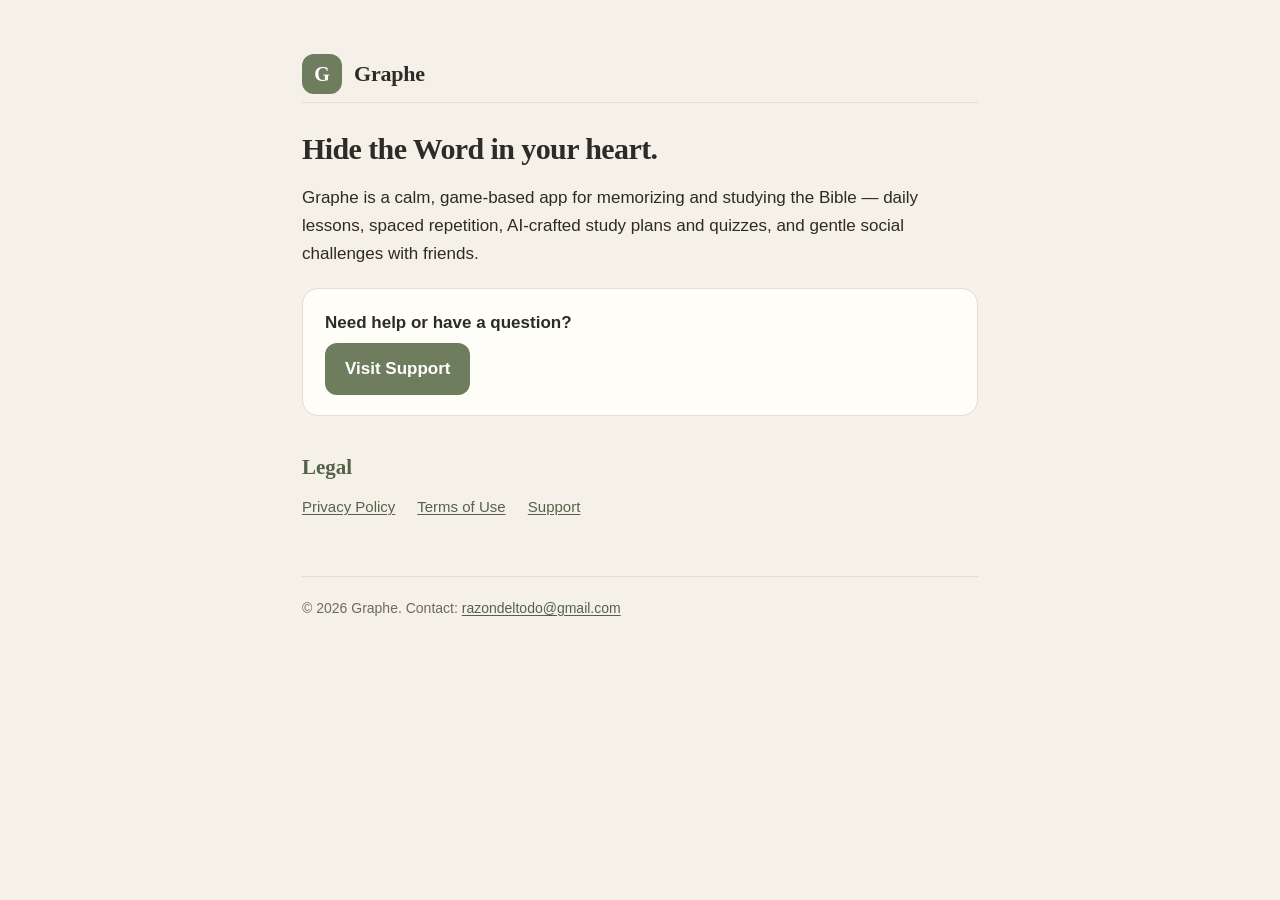
==== index.html @ 738baa4d "Add files via upload" ====
<!DOCTYPE html>
<html lang="en">
<head>
<meta charset="utf-8" />
<meta name="viewport" content="width=device-width, initial-scale=1" />
<title>Graphe — Memorize &amp; study the Bible</title>
<meta name="description" content="Graphe is a calm, game-based app for memorizing and studying the Bible." />
<link rel="stylesheet" href="styles.css" />
</head>
<body>
<div class="wrap">
  <header class="site">
    <div class="mark">G</div>
    <div class="name">Graphe</div>
  </header>

  <h1>Hide the Word in your heart.</h1>
  <p>Graphe is a calm, game-based app for memorizing and studying the Bible —
  daily lessons, spaced repetition, AI-crafted study plans and quizzes, and
  gentle social challenges with friends.</p>

  <div class="card">
    <p style="margin:0"><strong>Need help or have a question?</strong></p>
    <a class="button" href="support.html">Visit Support</a>
  </div>

  <h2>Legal</h2>
  <nav class="pages" style="margin-top:8px">
    <a href="privacy.html">Privacy Policy</a>
    <a href="terms.html">Terms of Use</a>
    <a href="support.html">Support</a>
  </nav>

  <footer class="site">
    © 2026 Graphe. Contact:
    <a href="mailto:razondeltodo@gmail.com">razondeltodo@gmail.com</a>
  </footer>
</div>
</body>
</html>
---- styles.css ----
/* Graphe — shared styles for the public web pages (privacy / terms / support).
   Self-contained, no external fonts or scripts, so each page hosts anywhere. */
:root {
  --bg: #f5f1e8;
  --surface: #fffdf7;
  --ink: #2c2c26;
  --ink-muted: #6a6c5f;
  --accent: #6e7d5e;
  --accent-deep: #55624a;
  --border: #e4dece;
  --radius: 16px;
}
* { box-sizing: border-box; }
html { -webkit-text-size-adjust: 100%; }
body {
  margin: 0;
  background: var(--bg);
  color: var(--ink);
  font-family: -apple-system, BlinkMacSystemFont, "Segoe UI", Roboto, Helvetica, Arial, sans-serif;
  line-height: 1.65;
  font-size: 17px;
}
.wrap { max-width: 720px; margin: 0 auto; padding: 32px 22px 80px; }
header.site {
  display: flex;
  align-items: center;
  gap: 12px;
  padding: 22px 0 8px;
  border-bottom: 1px solid var(--border);
  margin-bottom: 28px;
}
header.site .mark {
  width: 40px; height: 40px; border-radius: 12px;
  background: var(--accent); color: #fff;
  display: grid; place-items: center;
  font-weight: 700; font-size: 20px;
  font-family: Georgia, "Times New Roman", serif;
}
header.site .name {
  font-family: Georgia, "Times New Roman", serif;
  font-size: 22px; font-weight: 600; letter-spacing: -0.01em;
}
h1 {
  font-family: Georgia, "Times New Roman", serif;
  font-size: 30px; line-height: 1.2; margin: 8px 0 4px; letter-spacing: -0.02em;
}
h2 {
  font-family: Georgia, "Times New Roman", serif;
  font-size: 21px; margin: 34px 0 10px; color: var(--accent-deep);
}
.updated { color: var(--ink-muted); font-size: 14px; margin: 0 0 8px; }
p, li { color: var(--ink); }
a { color: var(--accent-deep); text-decoration: underline; text-underline-offset: 2px; }
strong { font-weight: 650; }
ul { padding-left: 22px; }
li { margin: 6px 0; }
.card {
  background: var(--surface);
  border: 1px solid var(--border);
  border-radius: var(--radius);
  padding: 20px 22px;
  margin: 20px 0;
}
.button {
  display: inline-block;
  background: var(--accent);
  color: #fff;
  text-decoration: none;
  padding: 12px 20px;
  border-radius: 12px;
  font-weight: 600;
  margin-top: 6px;
}
nav.pages { margin: 26px 0 0; font-size: 15px; }
nav.pages a { margin-right: 18px; }
footer.site {
  margin-top: 56px; padding-top: 20px;
  border-top: 1px solid var(--border);
  color: var(--ink-muted); font-size: 14px;
}
@media (prefers-color-scheme: dark) {
  :root {
    --bg: #12140f; --surface: #1a1d16; --ink: #ece9dd; --ink-muted: #9a9c8c;
    --accent: #8fa07e; --accent-deep: #a7b795; --border: #2a2e22;
  }
  header.site .mark { color: #12140f; }
}
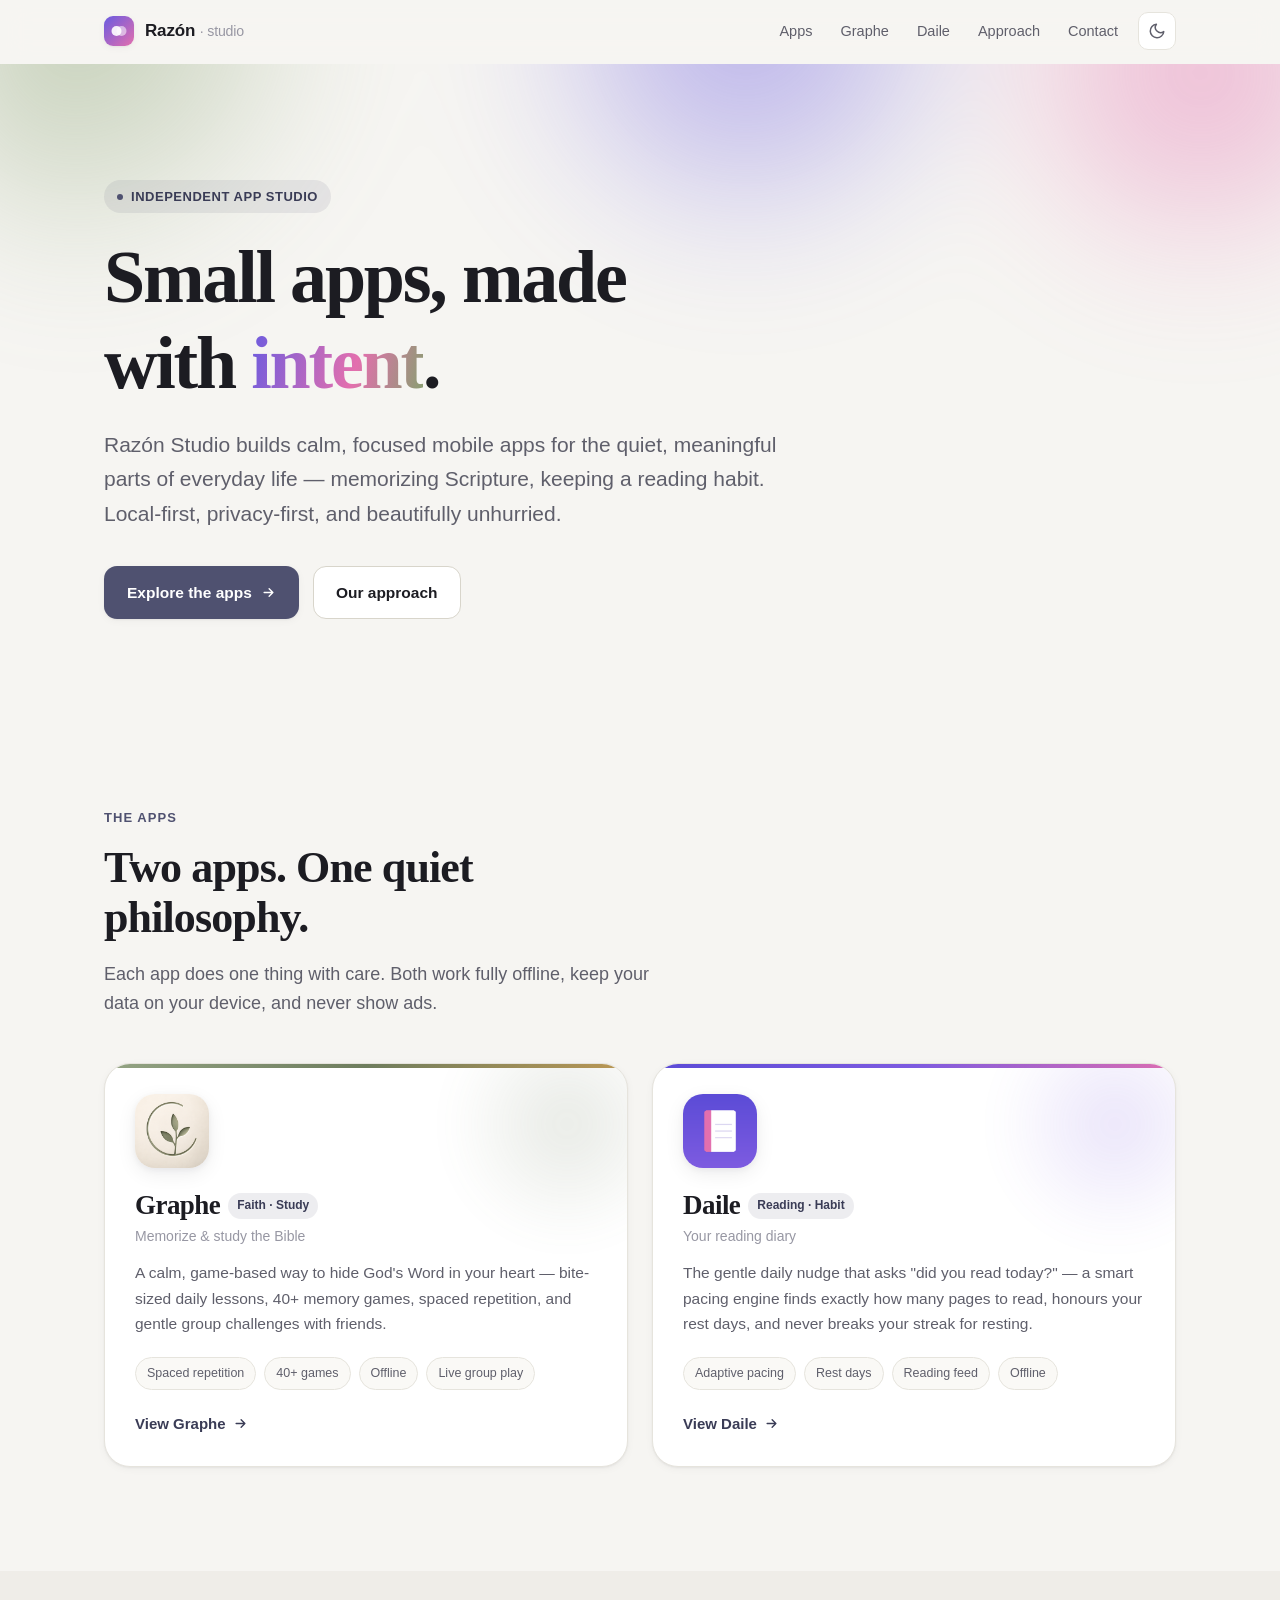
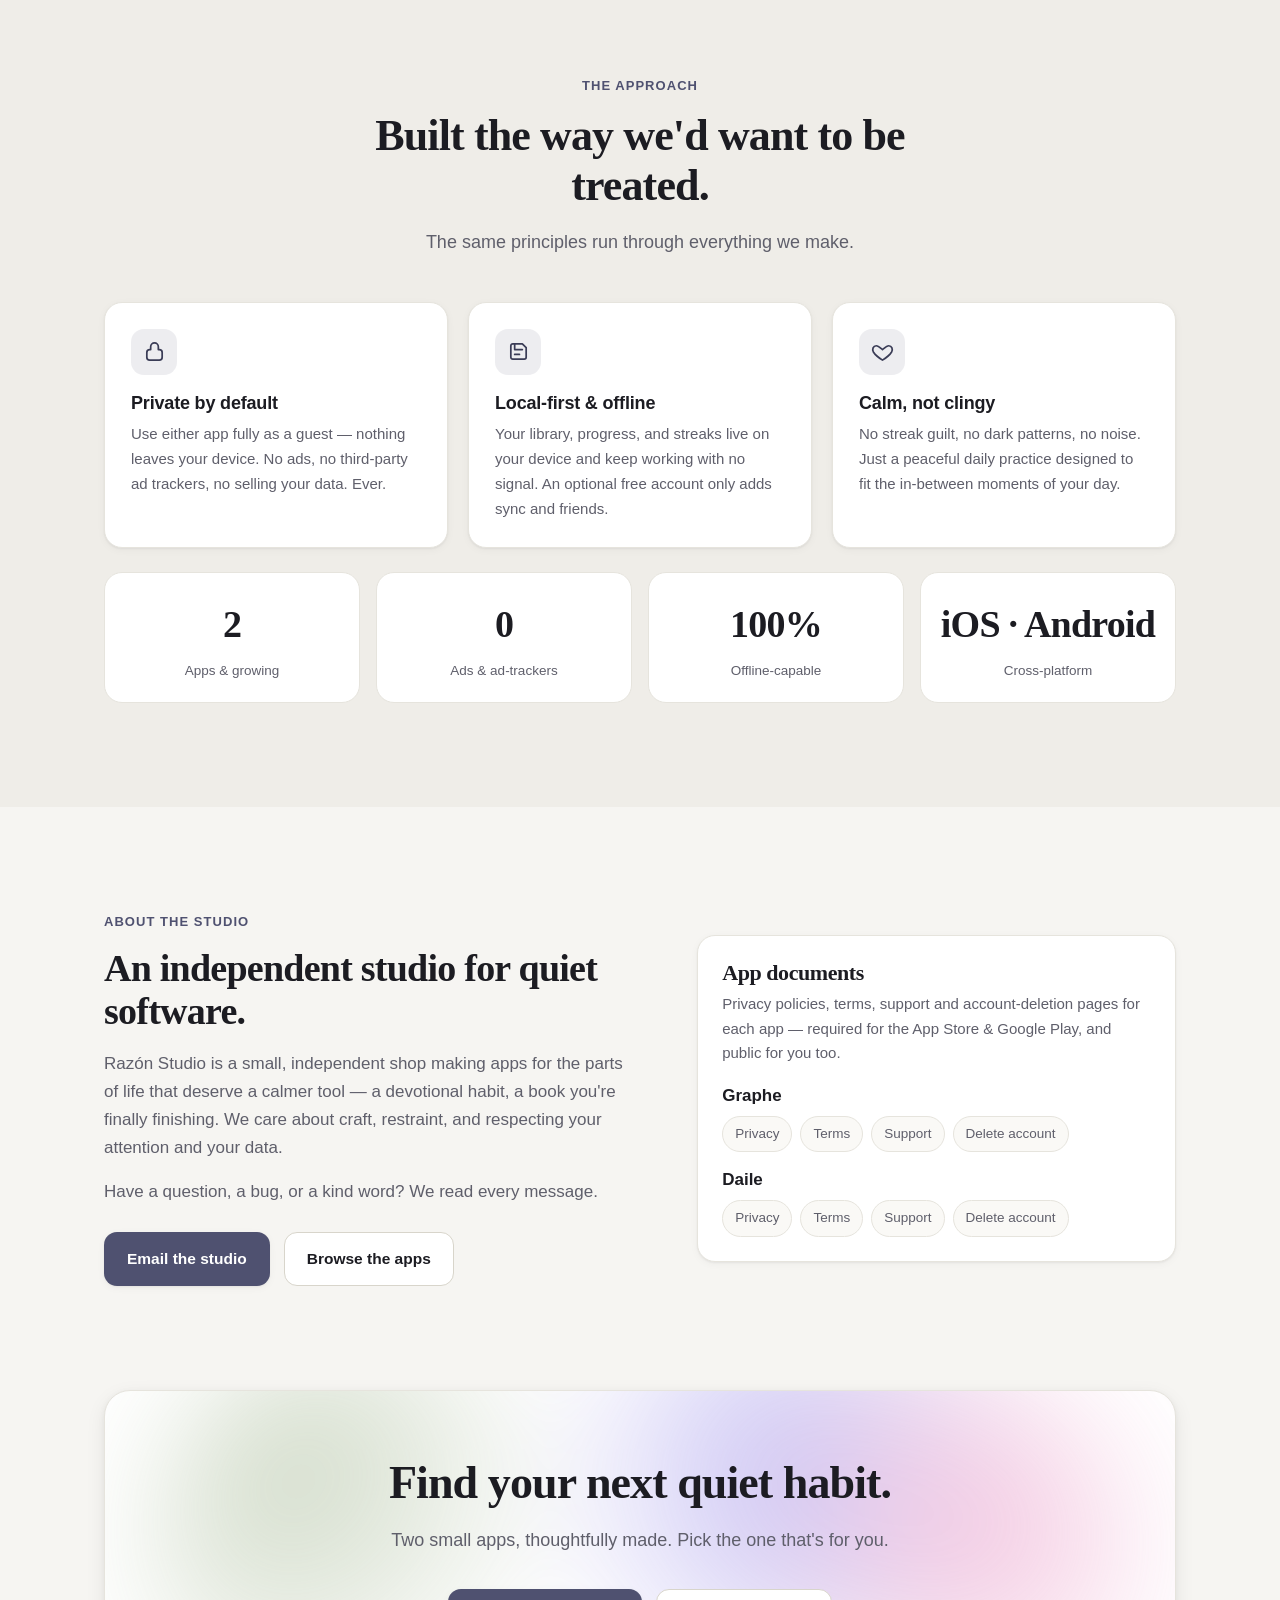
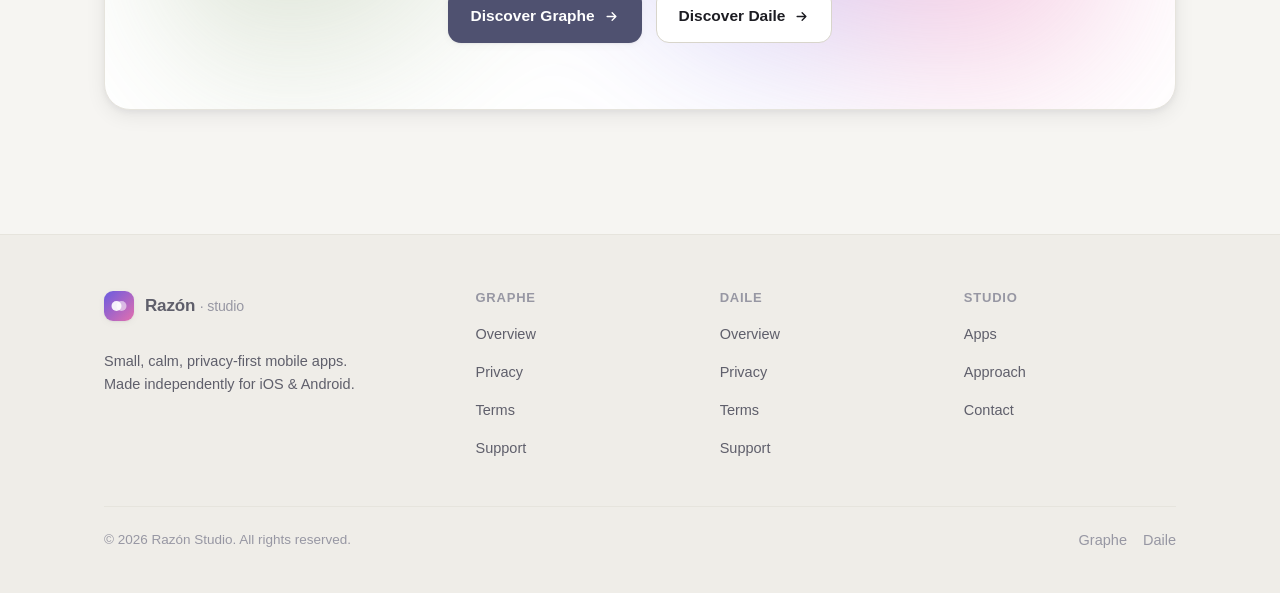
==== commit 071e1f34: "Build multi-app studio site for Graphe & Daile Redesign the graphe.app GitHub Pages site into a cohe" ====
--- a/index.html
+++ b/index.html
@@ -1,40 +1,238 @@
-<!DOCTYPE html>
-<html lang="en">
-<head>
-<meta charset="utf-8" />
-<meta name="viewport" content="width=device-width, initial-scale=1" />
-<title>Graphe — Memorize &amp; study the Bible</title>
-<meta name="description" content="Graphe is a calm, game-based app for memorizing and studying the Bible." />
-<link rel="stylesheet" href="styles.css" />
-</head>
-<body>
-<div class="wrap">
-  <header class="site">
-    <div class="mark">G</div>
-    <div class="name">Graphe</div>
-  </header>
-
-  <h1>Hide the Word in your heart.</h1>
-  <p>Graphe is a calm, game-based app for memorizing and studying the Bible —
-  daily lessons, spaced repetition, AI-crafted study plans and quizzes, and
-  gentle social challenges with friends.</p>
-
-  <div class="card">
-    <p style="margin:0"><strong>Need help or have a question?</strong></p>
-    <a class="button" href="support.html">Visit Support</a>
-  </div>
-
-  <h2>Legal</h2>
-  <nav class="pages" style="margin-top:8px">
-    <a href="privacy.html">Privacy Policy</a>
-    <a href="terms.html">Terms of Use</a>
-    <a href="support.html">Support</a>
-  </nav>
-
-  <footer class="site">
-    © 2026 Graphe. Contact:
-    <a href="mailto:razondeltodo@gmail.com">razondeltodo@gmail.com</a>
-  </footer>
-</div>
-</body>
-</html>
+<!DOCTYPE html>
+<html lang="en">
+<head>
+<meta charset="utf-8" />
+<meta name="viewport" content="width=device-width, initial-scale=1" />
+<title>Razón Studio — Small, thoughtful apps</title>
+<meta name="description" content="An independent studio building small, calm, privacy-first mobile apps. Home to Graphe, a Bible-memory app, and Daile, a reading diary." />
+<meta name="theme-color" content="#f6f5f2" media="(prefers-color-scheme: light)" />
+<meta name="theme-color" content="#0e0f13" media="(prefers-color-scheme: dark)" />
+<link rel="icon" href="assets/favicon.png" type="image/png" />
+<link rel="apple-touch-icon" href="assets/favicon.png" />
+<link rel="stylesheet" href="styles.css" />
+<meta property="og:title" content="Razón Studio — Small, thoughtful apps" />
+<meta property="og:description" content="Independent, privacy-first mobile apps. Home to Graphe and Daile." />
+<meta property="og:type" content="website" />
+<meta property="og:url" content="https://graphe.app/" />
+</head>
+<body>
+
+<header class="nav">
+  <div class="wrap">
+    <a class="brand" href="/" aria-label="Razón Studio — home">
+      <span class="logo" aria-hidden="true">
+        <svg viewBox="0 0 32 32" width="20" height="20" fill="none"><circle cx="12" cy="16" r="8" fill="#fff" opacity="0.9"/><circle cx="20" cy="16" r="8" fill="#fff" opacity="0.55"/></svg>
+      </span>
+      <span class="wordmark">Razón <small>· studio</small></span>
+    </a>
+    <div class="nav-right">
+      <nav class="nav-links" id="nav-links">
+        <a href="#apps">Apps</a>
+        <a href="graphe/">Graphe</a>
+        <a href="daile/">Daile</a>
+        <a href="#values">Approach</a>
+        <a href="#contact">Contact</a>
+      </nav>
+      <button class="icon-btn" data-theme-toggle aria-label="Toggle light or dark theme">
+        <svg class="moon" viewBox="0 0 24 24" fill="none" stroke="currentColor" stroke-width="2" stroke-linecap="round" stroke-linejoin="round"><path d="M21 12.79A9 9 0 1 1 11.21 3 7 7 0 0 0 21 12.79z"/></svg>
+        <svg class="sun" viewBox="0 0 24 24" fill="none" stroke="currentColor" stroke-width="2" stroke-linecap="round" stroke-linejoin="round"><circle cx="12" cy="12" r="4"/><path d="M12 2v2M12 20v2M4.9 4.9l1.4 1.4M17.7 17.7l1.4 1.4M2 12h2M20 12h2M4.9 19.1l1.4-1.4M17.7 6.3l1.4-1.4"/></svg>
+      </button>
+      <button class="icon-btn nav-toggle" aria-label="Open menu" aria-expanded="false" aria-controls="nav-links">
+        <svg viewBox="0 0 24 24" fill="none" stroke="currentColor" stroke-width="2" stroke-linecap="round"><path d="M3 6h18M3 12h18M3 18h18"/></svg>
+      </button>
+    </div>
+  </div>
+</header>
+
+<main>
+  <!-- Hero -->
+  <section class="hero">
+    <div class="aurora" aria-hidden="true"><span class="b1"></span><span class="b2"></span><span class="b3"></span></div>
+    <div class="wrap">
+      <span class="eyebrow reveal"><span class="dot"></span> Independent app studio</span>
+      <h1 class="reveal d1">Small apps, made<br /> with <span class="grad-text">intent</span>.</h1>
+      <p class="lead reveal d2">Razón Studio builds calm, focused mobile apps for the quiet, meaningful parts of everyday life — memorizing Scripture, keeping a reading habit. Local-first, privacy-first, and beautifully unhurried.</p>
+      <div class="hero-actions reveal d3">
+        <a class="btn btn-primary btn-arrow" href="#apps">Explore the apps <svg viewBox="0 0 24 24" fill="none" stroke="currentColor" stroke-width="2.2" stroke-linecap="round" stroke-linejoin="round"><path d="M5 12h14M13 6l6 6-6 6"/></svg></a>
+        <a class="btn btn-ghost" href="#values">Our approach</a>
+      </div>
+    </div>
+  </section>
+
+  <!-- Apps -->
+  <section class="section" id="apps">
+    <div class="wrap">
+      <div class="section-head reveal">
+        <div class="kicker">The apps</div>
+        <h2>Two apps. One quiet philosophy.</h2>
+        <p>Each app does one thing with care. Both work fully offline, keep your data on your device, and never show ads.</p>
+      </div>
+
+      <div class="app-grid">
+        <!-- Graphe -->
+        <a class="app-card reveal d1" href="graphe/" style="--c1:#94a484;--c2:#6e7d5e;--c3:#c19a54;">
+          <span class="glow" aria-hidden="true"></span>
+          <img class="app-icon" src="assets/graphe-icon-256.png" alt="Graphe app icon" width="74" height="74" loading="lazy" />
+          <div class="app-head"><h3>Graphe</h3><span class="tag">Faith · Study</span></div>
+          <p class="role">Memorize &amp; study the Bible</p>
+          <p class="desc">A calm, game-based way to hide God's Word in your heart — bite-sized daily lessons, 40+ memory games, spaced repetition, and gentle group challenges with friends.</p>
+          <div class="meta">
+            <span class="chip">Spaced repetition</span>
+            <span class="chip">40+ games</span>
+            <span class="chip">Offline</span>
+            <span class="chip">Live group play</span>
+          </div>
+          <span class="go">View Graphe <svg viewBox="0 0 24 24" fill="none" stroke="currentColor" stroke-width="2.2" stroke-linecap="round" stroke-linejoin="round"><path d="M5 12h14M13 6l6 6-6 6"/></svg></span>
+        </a>
+
+        <!-- Daile -->
+        <a class="app-card reveal d2" href="daile/" style="--c1:#5b4bd6;--c2:#7d5be0;--c3:#e36fae;">
+          <span class="glow" aria-hidden="true"></span>
+          <img class="app-icon" src="assets/daile-icon-256.png" alt="Daile app icon" width="74" height="74" loading="lazy" />
+          <div class="app-head"><h3>Daile</h3><span class="tag">Reading · Habit</span></div>
+          <p class="role">Your reading diary</p>
+          <p class="desc">The gentle daily nudge that asks "did you read today?" — a smart pacing engine finds exactly how many pages to read, honours your rest days, and never breaks your streak for resting.</p>
+          <div class="meta">
+            <span class="chip">Adaptive pacing</span>
+            <span class="chip">Rest days</span>
+            <span class="chip">Reading feed</span>
+            <span class="chip">Offline</span>
+          </div>
+          <span class="go">View Daile <svg viewBox="0 0 24 24" fill="none" stroke="currentColor" stroke-width="2.2" stroke-linecap="round" stroke-linejoin="round"><path d="M5 12h14M13 6l6 6-6 6"/></svg></span>
+        </a>
+      </div>
+    </div>
+  </section>
+
+  <!-- Values -->
+  <section class="section alt" id="values">
+    <div class="wrap">
+      <div class="section-head center reveal">
+        <div class="kicker">The approach</div>
+        <h2>Built the way we'd want to be treated.</h2>
+        <p>The same principles run through everything we make.</p>
+      </div>
+      <div class="feature-grid">
+        <div class="feature reveal d1">
+          <div class="ficon"><svg viewBox="0 0 24 24" fill="none" stroke="currentColor" stroke-width="1.8" stroke-linecap="round" stroke-linejoin="round"><path d="M12 3a4 4 0 0 0-4 4v3H7a3 3 0 0 0-3 3v5a3 3 0 0 0 3 3h10a3 3 0 0 0 3-3v-5a3 3 0 0 0-3-3h-1V7a4 4 0 0 0-4-4z"/></svg></div>
+          <h3>Private by default</h3>
+          <p>Use either app fully as a guest — nothing leaves your device. No ads, no third-party ad trackers, no selling your data. Ever.</p>
+        </div>
+        <div class="feature reveal d2">
+          <div class="ficon"><svg viewBox="0 0 24 24" fill="none" stroke="currentColor" stroke-width="1.8" stroke-linecap="round" stroke-linejoin="round"><path d="M4 6a2 2 0 0 1 2-2h10l4 4v10a2 2 0 0 1-2 2H6a2 2 0 0 1-2-2z"/><path d="M8 4v6h8"/><path d="M8 15h5"/></svg></div>
+          <h3>Local-first &amp; offline</h3>
+          <p>Your library, progress, and streaks live on your device and keep working with no signal. An optional free account only adds sync and friends.</p>
+        </div>
+        <div class="feature reveal d3">
+          <div class="ficon"><svg viewBox="0 0 24 24" fill="none" stroke="currentColor" stroke-width="1.8" stroke-linecap="round" stroke-linejoin="round"><path d="M12 21s-7-4.35-9.5-8.5C.9 9.7 2.2 6 5.5 6 7.6 6 9 7.5 12 10c3-2.5 4.4-4 6.5-4 3.3 0 4.6 3.7 3 6.5C19 16.65 12 21 12 21z"/></svg></div>
+          <h3>Calm, not clingy</h3>
+          <p>No streak guilt, no dark patterns, no noise. Just a peaceful daily practice designed to fit the in-between moments of your day.</p>
+        </div>
+      </div>
+
+      <div class="stats reveal d2" style="margin-top:24px;">
+        <div class="stat"><div class="n">2</div><div class="l">Apps &amp; growing</div></div>
+        <div class="stat"><div class="n">0</div><div class="l">Ads &amp; ad-trackers</div></div>
+        <div class="stat"><div class="n">100%</div><div class="l">Offline-capable</div></div>
+        <div class="stat"><div class="n">iOS · Android</div><div class="l">Cross-platform</div></div>
+      </div>
+    </div>
+  </section>
+
+  <!-- About / contact -->
+  <section class="section" id="contact">
+    <div class="wrap">
+      <div class="split">
+        <div class="prose-block reveal">
+          <div class="kicker" style="font-size:13px;font-weight:700;letter-spacing:.08em;text-transform:uppercase;color:var(--accent);margin-bottom:14px;">About the studio</div>
+          <h2>An independent studio for quiet software.</h2>
+          <p>Razón Studio is a small, independent shop making apps for the parts of life that deserve a calmer tool — a devotional habit, a book you're finally finishing. We care about craft, restraint, and respecting your attention and your data.</p>
+          <p>Have a question, a bug, or a kind word? We read every message.</p>
+          <div class="hero-actions" style="margin-top:26px;">
+            <a class="btn btn-primary" href="mailto:razondeltodo@gmail.com">Email the studio</a>
+            <a class="btn btn-ghost" href="#apps">Browse the apps</a>
+          </div>
+        </div>
+        <div class="split-media reveal d2">
+          <div class="card">
+            <h3 style="font-family:var(--font-serif);font-weight:600;font-size:22px;margin-bottom:6px;">App documents</h3>
+            <p style="color:var(--ink-muted);font-size:15px;margin:0 0 16px;">Privacy policies, terms, support and account-deletion pages for each app — required for the App Store &amp; Google Play, and public for you too.</p>
+            <div style="display:grid;gap:14px;">
+              <div>
+                <div style="font-weight:650;margin-bottom:6px;">Graphe</div>
+                <div class="toc" style="margin:0;"><a href="privacy/">Privacy</a><a href="terms/">Terms</a><a href="support/">Support</a><a href="delete-account/">Delete account</a></div>
+              </div>
+              <div>
+                <div style="font-weight:650;margin-bottom:6px;">Daile</div>
+                <div class="toc" style="margin:0;"><a href="daile/privacy/">Privacy</a><a href="daile/terms/">Terms</a><a href="daile/support/">Support</a><a href="daile/delete-account/">Delete account</a></div>
+              </div>
+            </div>
+          </div>
+        </div>
+      </div>
+    </div>
+  </section>
+
+  <!-- CTA -->
+  <section class="section" style="padding-top:0;">
+    <div class="wrap">
+      <div class="cta-band reveal">
+        <div class="aurora" aria-hidden="true"><span class="b1"></span><span class="b2"></span><span class="b3"></span></div>
+        <h2>Find your next quiet habit.</h2>
+        <p>Two small apps, thoughtfully made. Pick the one that's for you.</p>
+        <div class="hero-actions">
+          <a class="btn btn-primary btn-arrow" href="graphe/">Discover Graphe <svg viewBox="0 0 24 24" fill="none" stroke="currentColor" stroke-width="2.2" stroke-linecap="round" stroke-linejoin="round"><path d="M5 12h14M13 6l6 6-6 6"/></svg></a>
+          <a class="btn btn-ghost btn-arrow" href="daile/">Discover Daile <svg viewBox="0 0 24 24" fill="none" stroke="currentColor" stroke-width="2.2" stroke-linecap="round" stroke-linejoin="round"><path d="M5 12h14M13 6l6 6-6 6"/></svg></a>
+        </div>
+      </div>
+    </div>
+  </section>
+</main>
+
+<footer class="footer">
+  <div class="wrap">
+    <div class="footer-grid">
+      <div>
+        <a class="brand" href="/" aria-label="Razón Studio — home">
+          <span class="logo" aria-hidden="true"><svg viewBox="0 0 32 32" width="20" height="20" fill="none"><circle cx="12" cy="16" r="8" fill="#fff" opacity="0.9"/><circle cx="20" cy="16" r="8" fill="#fff" opacity="0.55"/></svg></span>
+          <span class="wordmark">Razón <small>· studio</small></span>
+        </a>
+        <p class="about">Small, calm, privacy-first mobile apps. Made independently for iOS &amp; Android.</p>
+      </div>
+      <div>
+        <h4>Graphe</h4>
+        <ul>
+          <li><a href="graphe/">Overview</a></li>
+          <li><a href="privacy/">Privacy</a></li>
+          <li><a href="terms/">Terms</a></li>
+          <li><a href="support/">Support</a></li>
+        </ul>
+      </div>
+      <div>
+        <h4>Daile</h4>
+        <ul>
+          <li><a href="daile/">Overview</a></li>
+          <li><a href="daile/privacy/">Privacy</a></li>
+          <li><a href="daile/terms/">Terms</a></li>
+          <li><a href="daile/support/">Support</a></li>
+        </ul>
+      </div>
+      <div>
+        <h4>Studio</h4>
+        <ul>
+          <li><a href="#apps">Apps</a></li>
+          <li><a href="#values">Approach</a></li>
+          <li><a href="mailto:razondeltodo@gmail.com">Contact</a></li>
+        </ul>
+      </div>
+    </div>
+    <div class="footer-bottom">
+      <span>© <span data-year>2026</span> Razón Studio. All rights reserved.</span>
+      <span class="apps-mini"><a href="graphe/">Graphe</a><a href="daile/">Daile</a></span>
+    </div>
+  </div>
+</footer>
+
+<script src="site.js"></script>
+</body>
+</html>
--- a/styles.css
+++ b/styles.css
@@ -1,87 +1,477 @@
-/* Graphe — shared styles for the public web pages (privacy / terms / support).
-   Self-contained, no external fonts or scripts, so each page hosts anywhere. */
-:root {
-  --bg: #f5f1e8;
-  --surface: #fffdf7;
-  --ink: #2c2c26;
-  --ink-muted: #6a6c5f;
-  --accent: #6e7d5e;
-  --accent-deep: #55624a;
-  --border: #e4dece;
-  --radius: 16px;
-}
-* { box-sizing: border-box; }
-html { -webkit-text-size-adjust: 100%; }
-body {
-  margin: 0;
-  background: var(--bg);
-  color: var(--ink);
-  font-family: -apple-system, BlinkMacSystemFont, "Segoe UI", Roboto, Helvetica, Arial, sans-serif;
-  line-height: 1.65;
-  font-size: 17px;
-}
-.wrap { max-width: 720px; margin: 0 auto; padding: 32px 22px 80px; }
-header.site {
-  display: flex;
-  align-items: center;
-  gap: 12px;
-  padding: 22px 0 8px;
-  border-bottom: 1px solid var(--border);
-  margin-bottom: 28px;
-}
-header.site .mark {
-  width: 40px; height: 40px; border-radius: 12px;
-  background: var(--accent); color: #fff;
-  display: grid; place-items: center;
-  font-weight: 700; font-size: 20px;
-  font-family: Georgia, "Times New Roman", serif;
-}
-header.site .name {
-  font-family: Georgia, "Times New Roman", serif;
-  font-size: 22px; font-weight: 600; letter-spacing: -0.01em;
-}
-h1 {
-  font-family: Georgia, "Times New Roman", serif;
-  font-size: 30px; line-height: 1.2; margin: 8px 0 4px; letter-spacing: -0.02em;
-}
-h2 {
-  font-family: Georgia, "Times New Roman", serif;
-  font-size: 21px; margin: 34px 0 10px; color: var(--accent-deep);
-}
-.updated { color: var(--ink-muted); font-size: 14px; margin: 0 0 8px; }
-p, li { color: var(--ink); }
-a { color: var(--accent-deep); text-decoration: underline; text-underline-offset: 2px; }
-strong { font-weight: 650; }
-ul { padding-left: 22px; }
-li { margin: 6px 0; }
-.card {
-  background: var(--surface);
-  border: 1px solid var(--border);
-  border-radius: var(--radius);
-  padding: 20px 22px;
-  margin: 20px 0;
-}
-.button {
-  display: inline-block;
-  background: var(--accent);
-  color: #fff;
-  text-decoration: none;
-  padding: 12px 20px;
-  border-radius: 12px;
-  font-weight: 600;
-  margin-top: 6px;
-}
-nav.pages { margin: 26px 0 0; font-size: 15px; }
-nav.pages a { margin-right: 18px; }
-footer.site {
-  margin-top: 56px; padding-top: 20px;
-  border-top: 1px solid var(--border);
-  color: var(--ink-muted); font-size: 14px;
-}
-@media (prefers-color-scheme: dark) {
-  :root {
-    --bg: #12140f; --surface: #1a1d16; --ink: #ece9dd; --ink-muted: #9a9c8c;
-    --accent: #8fa07e; --accent-deep: #a7b795; --border: #2a2e22;
-  }
-  header.site .mark { color: #12140f; }
-}
+/* =========================================================================
+   Studio site — shared design system
+   Self-contained: no external fonts, scripts, or assets required.
+   Powers the studio landing plus the Graphe and Daile app + legal pages.
+
+   Theming model
+   -------------
+   • Neutral studio palette lives on :root (light) with a shared dark set.
+   • Per-app identity is applied with <html data-app="graphe|daile">, which
+     overrides surfaces + accent while inheriting the same components.
+   • Colour scheme follows the OS by default and can be forced with
+     <html data-theme="light|dark"> (the header toggle sets this).
+   ========================================================================= */
+
+/* ----------------------------------------------------------------- Tokens */
+:root {
+  --font-sans: -apple-system, BlinkMacSystemFont, "Segoe UI", Roboto, Helvetica, Arial, "Apple Color Emoji", sans-serif;
+  --font-serif: "Iowan Old Style", "Palatino Linotype", Palatino, Georgia, "Times New Roman", serif;
+
+  /* neutral studio — light */
+  --bg: #f6f5f2;
+  --bg-2: #efede8;
+  --surface: #ffffff;
+  --surface-2: #faf9f6;
+  --ink: #1c1c22;
+  --ink-muted: #5f5f6b;
+  --ink-faint: #9797a3;
+  --border: #e6e4dd;
+  --border-strong: #d8d5cb;
+
+  --accent: #4f5170;
+  --accent-strong: #3a3c56;
+  --accent-soft: rgba(79, 81, 112, 0.10);
+  --on-accent: #ffffff;
+
+  /* aurora — blends both apps (green · violet · pink) */
+  --aura-1: #86a06f;
+  --aura-2: #6a5be0;
+  --aura-3: #e36fae;
+
+  --maxw: 1120px;
+  --radius: 18px;
+  --radius-lg: 26px;
+  --radius-sm: 12px;
+  --shadow-sm: 0 1px 2px rgba(20, 20, 30, 0.05), 0 2px 8px rgba(20, 20, 30, 0.04);
+  --shadow: 0 6px 20px rgba(20, 20, 30, 0.07), 0 2px 6px rgba(20, 20, 30, 0.05);
+  --shadow-lg: 0 24px 60px rgba(20, 20, 30, 0.14), 0 6px 18px rgba(20, 20, 30, 0.08);
+  --ease: cubic-bezier(0.22, 1, 0.36, 1);
+  --nav-h: 64px;
+}
+
+/* Graphe — calm cream + sage (light) */
+:root[data-app="graphe"] {
+  --bg: #f5f1e8;
+  --bg-2: #efe9db;
+  --surface: #fffdf7;
+  --surface-2: #f7f2e6;
+  --ink: #2a2a24;
+  --ink-muted: #6a6c5f;
+  --ink-faint: #9a9a8c;
+  --border: #e4dece;
+  --border-strong: #d6cfb9;
+  --accent: #6e7d5e;
+  --accent-strong: #55624a;
+  --accent-soft: rgba(110, 125, 94, 0.12);
+  --on-accent: #ffffff;
+  --aura-1: #94a484;
+  --aura-2: #6e7d5e;
+  --aura-3: #c19a54;
+}
+
+/* Daile — lavender + violet/pink (light) */
+:root[data-app="daile"] {
+  --bg: #f3f1ff;
+  --bg-2: #eae6ff;
+  --surface: #ffffff;
+  --surface-2: #faf9ff;
+  --ink: #1a1530;
+  --ink-muted: #6f6690;
+  --ink-faint: #a99fc4;
+  --border: #e7e3fb;
+  --border-strong: #dad3f4;
+  --accent: #5b4bd6;
+  --accent-strong: #4a3cc0;
+  --accent-soft: rgba(91, 75, 214, 0.10);
+  --on-accent: #ffffff;
+  --aura-1: #5b4bd6;
+  --aura-2: #7d5be0;
+  --aura-3: #e36fae;
+}
+
+/* --------------------------------------------------------------- Dark set */
+@media (prefers-color-scheme: dark) {
+  :root:not([data-theme="light"]) {
+    --bg: #0e0f13;
+    --bg-2: #14151b;
+    --surface: #16181f;
+    --surface-2: #1c1e27;
+    --ink: #ecebe4;
+    --ink-muted: #a4a3af;
+    --ink-faint: #6f6e7a;
+    --border: #262832;
+    --border-strong: #343745;
+    --accent: #9a9cd6;
+    --accent-strong: #b3b5e6;
+    --accent-soft: rgba(154, 156, 214, 0.14);
+    --on-accent: #14151b;
+    --shadow-sm: 0 1px 2px rgba(0, 0, 0, 0.4);
+    --shadow: 0 8px 24px rgba(0, 0, 0, 0.45);
+    --shadow-lg: 0 30px 70px rgba(0, 0, 0, 0.6);
+  }
+  :root[data-app="graphe"]:not([data-theme="light"]) {
+    --bg: #11130f;
+    --bg-2: #171a13;
+    --surface: #191c16;
+    --surface-2: #1f231a;
+    --ink: #ece9dd;
+    --ink-muted: #9a9c8c;
+    --ink-faint: #6c6f60;
+    --border: #2a2e22;
+    --border-strong: #3a3f2f;
+    --accent: #9cad8a;
+    --accent-strong: #b6c6a3;
+    --accent-soft: rgba(156, 173, 138, 0.14);
+    --on-accent: #14160f;
+  }
+  :root[data-app="daile"]:not([data-theme="light"]) {
+    --bg: #100e1c;
+    --bg-2: #171429;
+    --surface: #191627;
+    --surface-2: #1f1b33;
+    --ink: #ece9f7;
+    --ink-muted: #9a92b8;
+    --ink-faint: #6b6488;
+    --border: #2a2640;
+    --border-strong: #383152;
+    --accent: #9184f0;
+    --accent-strong: #a89cf5;
+    --accent-soft: rgba(145, 132, 240, 0.16);
+    --on-accent: #131024;
+  }
+}
+
+/* Forced dark (toggle) — mirrors the media block */
+:root[data-theme="dark"] {
+  --bg: #0e0f13; --bg-2: #14151b; --surface: #16181f; --surface-2: #1c1e27;
+  --ink: #ecebe4; --ink-muted: #a4a3af; --ink-faint: #6f6e7a;
+  --border: #262832; --border-strong: #343745;
+  --accent: #9a9cd6; --accent-strong: #b3b5e6; --accent-soft: rgba(154, 156, 214, 0.14); --on-accent: #14151b;
+  --shadow-sm: 0 1px 2px rgba(0, 0, 0, 0.4);
+  --shadow: 0 8px 24px rgba(0, 0, 0, 0.45);
+  --shadow-lg: 0 30px 70px rgba(0, 0, 0, 0.6);
+}
+:root[data-app="graphe"][data-theme="dark"] {
+  --bg: #11130f; --bg-2: #171a13; --surface: #191c16; --surface-2: #1f231a;
+  --ink: #ece9dd; --ink-muted: #9a9c8c; --ink-faint: #6c6f60;
+  --border: #2a2e22; --border-strong: #3a3f2f;
+  --accent: #9cad8a; --accent-strong: #b6c6a3; --accent-soft: rgba(156, 173, 138, 0.14); --on-accent: #14160f;
+}
+:root[data-app="daile"][data-theme="dark"] {
+  --bg: #100e1c; --bg-2: #171429; --surface: #191627; --surface-2: #1f1b33;
+  --ink: #ece9f7; --ink-muted: #9a92b8; --ink-faint: #6b6488;
+  --border: #2a2640; --border-strong: #383152;
+  --accent: #9184f0; --accent-strong: #a89cf5; --accent-soft: rgba(145, 132, 240, 0.16); --on-accent: #131024;
+}
+
+/* ------------------------------------------------------------------ Reset */
+* { box-sizing: border-box; }
+html {
+  -webkit-text-size-adjust: 100%;
+  scroll-behavior: smooth;
+  scroll-padding-top: calc(var(--nav-h) + 16px);
+}
+body {
+  margin: 0;
+  background: var(--bg);
+  color: var(--ink);
+  font-family: var(--font-sans);
+  font-size: 17px;
+  line-height: 1.65;
+  -webkit-font-smoothing: antialiased;
+  text-rendering: optimizeLegibility;
+  overflow-x: hidden;
+}
+img { max-width: 100%; display: block; }
+a { color: var(--accent-strong); text-underline-offset: 2px; }
+h1, h2, h3, h4 { line-height: 1.15; letter-spacing: -0.02em; margin: 0; }
+::selection { background: var(--accent-soft); }
+
+.wrap { width: 100%; max-width: var(--maxw); margin: 0 auto; padding: 0 24px; }
+.narrow { max-width: 760px; }
+
+/* --------------------------------------------------------------- Nav bar  */
+.nav {
+  position: sticky; top: 0; z-index: 50;
+  height: var(--nav-h);
+  display: flex; align-items: center;
+  background: color-mix(in srgb, var(--bg) 78%, transparent);
+  backdrop-filter: saturate(160%) blur(14px);
+  -webkit-backdrop-filter: saturate(160%) blur(14px);
+  border-bottom: 1px solid transparent;
+  transition: border-color 0.3s var(--ease), background 0.3s var(--ease);
+}
+.nav.scrolled { border-bottom-color: var(--border); }
+.nav .wrap { display: flex; align-items: center; justify-content: space-between; gap: 16px; }
+.brand { display: inline-flex; align-items: center; gap: 11px; text-decoration: none; color: var(--ink); font-weight: 600; }
+.brand .logo {
+  width: 30px; height: 30px; border-radius: 9px; flex: none;
+  display: grid; place-items: center; color: var(--on-accent);
+  background: linear-gradient(135deg, var(--aura-2), var(--aura-3));
+  font-family: var(--font-serif); font-weight: 700; font-size: 17px; overflow: hidden;
+  box-shadow: var(--shadow-sm);
+}
+.brand .logo img { width: 100%; height: 100%; border-radius: inherit; }
+.brand .wordmark { font-size: 17px; letter-spacing: -0.01em; }
+.brand .wordmark small { color: var(--ink-faint); font-weight: 500; }
+
+.nav-right { display: flex; align-items: center; gap: 8px; }
+.nav-links { display: flex; align-items: center; gap: 4px; }
+.nav-links a {
+  color: var(--ink-muted); text-decoration: none; font-size: 14.5px; font-weight: 500;
+  padding: 8px 12px; border-radius: 9px; transition: color 0.2s, background 0.2s;
+}
+.nav-links a:hover { color: var(--ink); background: var(--accent-soft); }
+.nav-links a.cta { color: var(--on-accent); background: var(--accent); margin-left: 6px; }
+.nav-links a.cta:hover { background: var(--accent-strong); color: var(--on-accent); }
+
+.icon-btn {
+  width: 38px; height: 38px; flex: none; border: 1px solid var(--border);
+  background: var(--surface); color: var(--ink-muted); border-radius: 10px;
+  display: grid; place-items: center; cursor: pointer; padding: 0;
+  transition: color 0.2s, border-color 0.2s, transform 0.2s;
+}
+.icon-btn:hover { color: var(--ink); border-color: var(--border-strong); }
+.icon-btn:active { transform: scale(0.94); }
+.icon-btn svg { width: 18px; height: 18px; }
+/* Sun/moon visibility follows resolved theme */
+.icon-btn .sun { display: none; } .icon-btn .moon { display: block; }
+@media (prefers-color-scheme: dark) {
+  :root:not([data-theme]) .icon-btn .moon { display: none; }
+  :root:not([data-theme]) .icon-btn .sun { display: block; }
+}
+:root[data-theme="dark"] .icon-btn .moon { display: none; }
+:root[data-theme="dark"] .icon-btn .sun { display: block; }
+:root[data-theme="light"] .icon-btn .sun { display: none; }
+:root[data-theme="light"] .icon-btn .moon { display: block; }
+
+.nav-toggle { display: none; }
+
+/* ---------------------------------------------------------------- Buttons */
+.btn {
+  display: inline-flex; align-items: center; gap: 9px;
+  font: inherit; font-weight: 600; font-size: 15.5px;
+  padding: 13px 22px; border-radius: 13px; border: 1px solid transparent;
+  text-decoration: none; cursor: pointer; white-space: nowrap;
+  transition: transform 0.2s var(--ease), background 0.2s, border-color 0.2s, box-shadow 0.2s;
+}
+.btn:active { transform: translateY(1px); }
+.btn-primary { background: var(--accent); color: var(--on-accent); box-shadow: var(--shadow-sm); }
+.btn-primary:hover { background: var(--accent-strong); box-shadow: var(--shadow); transform: translateY(-1px); }
+.btn-ghost { background: var(--surface); color: var(--ink); border-color: var(--border-strong); }
+.btn-ghost:hover { border-color: var(--accent); color: var(--accent-strong); transform: translateY(-1px); }
+.btn-arrow svg { width: 15px; height: 15px; transition: transform 0.25s var(--ease); }
+.btn:hover .btn-arrow svg, a.arrow:hover svg { transform: translateX(3px); }
+
+/* store badges */
+.stores { display: flex; flex-wrap: wrap; gap: 12px; }
+.store-badge {
+  display: inline-flex; align-items: center; gap: 11px;
+  padding: 11px 18px; border-radius: 13px; text-decoration: none;
+  background: var(--ink); color: var(--bg); border: 1px solid var(--ink);
+}
+.store-badge.soft { background: var(--surface); color: var(--ink); border-color: var(--border-strong); }
+.store-badge svg { width: 22px; height: 22px; flex: none; }
+.store-badge .txt { display: flex; flex-direction: column; line-height: 1.1; text-align: left; }
+.store-badge .txt small { font-size: 10.5px; opacity: 0.72; letter-spacing: 0.02em; }
+.store-badge .txt span { font-size: 15px; font-weight: 600; letter-spacing: -0.01em; }
+.store-note { font-size: 13.5px; color: var(--ink-faint); margin-top: 12px; }
+
+/* ------------------------------------------------------------------- Hero */
+.hero { position: relative; padding: clamp(56px, 11vw, 116px) 0 clamp(48px, 8vw, 84px); overflow: hidden; }
+.aurora { position: absolute; inset: -20% -10% auto; height: 620px; pointer-events: none; z-index: 0; filter: blur(60px); opacity: 0.5; }
+.aurora span { position: absolute; border-radius: 50%; display: block; }
+.aurora .b1 { width: 460px; height: 460px; left: 4%; top: -60px; background: radial-gradient(circle at 30% 30%, var(--aura-1), transparent 62%); }
+.aurora .b2 { width: 520px; height: 520px; left: 40%; top: -120px; background: radial-gradient(circle at 50% 40%, var(--aura-2), transparent 62%); }
+.aurora .b3 { width: 440px; height: 440px; right: 2%; top: -40px; background: radial-gradient(circle at 60% 40%, var(--aura-3), transparent 62%); }
+@media (prefers-color-scheme: dark) { :root:not([data-theme="light"]) .aurora { opacity: 0.32; } }
+:root[data-theme="dark"] .aurora { opacity: 0.32; }
+.hero .wrap { position: relative; z-index: 1; }
+
+.eyebrow {
+  display: inline-flex; align-items: center; gap: 8px;
+  font-size: 13px; font-weight: 600; letter-spacing: 0.04em; text-transform: uppercase;
+  color: var(--accent-strong); background: var(--accent-soft);
+  padding: 6px 13px; border-radius: 999px; margin-bottom: 22px;
+}
+.eyebrow .dot { width: 6px; height: 6px; border-radius: 50%; background: var(--accent); }
+
+.hero h1 {
+  font-family: var(--font-serif); font-weight: 600;
+  font-size: clamp(40px, 7vw, 74px); letter-spacing: -0.03em; max-width: 15ch;
+}
+.hero .lead { font-size: clamp(17px, 2.4vw, 21px); color: var(--ink-muted); max-width: 60ch; margin: 22px 0 0; }
+.hero-actions { display: flex; flex-wrap: wrap; gap: 14px; margin-top: 34px; align-items: center; }
+
+.grad-text {
+  background: linear-gradient(105deg, var(--aura-2), var(--aura-3) 60%, var(--aura-1));
+  -webkit-background-clip: text; background-clip: text; color: transparent;
+}
+
+/* --------------------------------------------------------------- Sections */
+.section { padding: clamp(56px, 9vw, 104px) 0; }
+.section.alt { background: var(--bg-2); }
+.section-head { max-width: 60ch; margin-bottom: 44px; }
+.section-head.center { margin-left: auto; margin-right: auto; text-align: center; }
+.section-head .kicker { font-size: 13px; font-weight: 700; letter-spacing: 0.08em; text-transform: uppercase; color: var(--accent); margin-bottom: 14px; }
+.section-head h2 { font-family: var(--font-serif); font-weight: 600; font-size: clamp(28px, 4.4vw, 44px); }
+.section-head p { color: var(--ink-muted); font-size: 18px; margin: 16px 0 0; }
+
+/* ------------------------------------------------------------- App cards  */
+.app-grid { display: grid; grid-template-columns: repeat(2, 1fr); gap: 24px; }
+.app-card {
+  --c1: var(--aura-1); --c2: var(--aura-2); --c3: var(--aura-3);
+  position: relative; display: flex; flex-direction: column;
+  background: var(--surface); border: 1px solid var(--border);
+  border-radius: var(--radius-lg); padding: 30px; text-decoration: none; color: inherit;
+  overflow: hidden; box-shadow: var(--shadow-sm);
+  transition: transform 0.35s var(--ease), box-shadow 0.35s var(--ease), border-color 0.35s var(--ease);
+}
+.app-card::before { content: ""; position: absolute; inset: 0 0 auto; height: 4px; background: linear-gradient(90deg, var(--c1), var(--c2), var(--c3)); }
+.app-card:hover { transform: translateY(-6px); box-shadow: var(--shadow-lg); border-color: var(--border-strong); }
+.app-card .glow { position: absolute; width: 260px; height: 260px; right: -70px; top: -70px; border-radius: 50%; background: radial-gradient(circle, var(--c2), transparent 65%); opacity: 0.16; filter: blur(20px); transition: opacity 0.35s var(--ease); }
+.app-card:hover .glow { opacity: 0.32; }
+.app-card .app-icon { width: 74px; height: 74px; border-radius: 20px; flex: none; box-shadow: var(--shadow); position: relative; z-index: 1; }
+.app-card .app-head { display: flex; align-items: center; gap: 8px; margin: 22px 0 4px; }
+.app-card h3 { font-family: var(--font-serif); font-weight: 600; font-size: 27px; }
+.app-card .tag { font-size: 12px; font-weight: 600; color: var(--accent-strong); background: var(--accent-soft); padding: 3px 9px; border-radius: 999px; }
+.app-card .role { color: var(--ink-faint); font-size: 14px; font-weight: 500; margin: 0 0 12px; }
+.app-card p.desc { color: var(--ink-muted); margin: 0; font-size: 15.5px; flex: 1; }
+.app-card .meta { display: flex; flex-wrap: wrap; gap: 8px; margin: 20px 0 22px; }
+.app-card .chip { font-size: 12.5px; color: var(--ink-muted); background: var(--surface-2); border: 1px solid var(--border); padding: 5px 11px; border-radius: 999px; }
+.app-card .go { display: inline-flex; align-items: center; gap: 7px; font-weight: 600; color: var(--accent-strong); font-size: 15px; }
+.app-card .go svg { width: 15px; height: 15px; transition: transform 0.25s var(--ease); }
+.app-card:hover .go svg { transform: translateX(4px); }
+
+/* ----------------------------------------------------------- Feature grid */
+.feature-grid { display: grid; grid-template-columns: repeat(3, 1fr); gap: 20px; }
+.feature { background: var(--surface); border: 1px solid var(--border); border-radius: var(--radius); padding: 26px; box-shadow: var(--shadow-sm); transition: transform 0.3s var(--ease), box-shadow 0.3s var(--ease), border-color 0.3s var(--ease); }
+.feature:hover { transform: translateY(-4px); box-shadow: var(--shadow); border-color: var(--border-strong); }
+.feature .ficon { width: 46px; height: 46px; border-radius: 13px; display: grid; place-items: center; margin-bottom: 18px; background: var(--accent-soft); color: var(--accent-strong); }
+.feature .ficon svg { width: 23px; height: 23px; }
+.feature h3 { font-size: 18px; font-weight: 650; letter-spacing: -0.01em; }
+.feature p { color: var(--ink-muted); font-size: 15px; margin: 9px 0 0; }
+
+/* ------------------------------------------------------------ Split / mock */
+.split { display: grid; grid-template-columns: 1.05fr 0.95fr; gap: clamp(28px, 5vw, 64px); align-items: center; }
+.split.rev .split-media { order: -1; }
+.prose-block h2 { font-family: var(--font-serif); font-weight: 600; font-size: clamp(26px, 3.6vw, 38px); }
+.prose-block p { color: var(--ink-muted); font-size: 17px; margin: 16px 0 0; }
+.check-list { list-style: none; padding: 0; margin: 24px 0 0; display: grid; gap: 13px; }
+.check-list li { display: flex; gap: 12px; align-items: flex-start; font-size: 15.5px; }
+.check-list li .ck { width: 24px; height: 24px; flex: none; border-radius: 8px; margin-top: 1px; background: var(--accent-soft); color: var(--accent-strong); display: grid; place-items: center; }
+.check-list li .ck svg { width: 14px; height: 14px; }
+.check-list li b { font-weight: 650; }
+
+/* phone mock */
+.phone { width: 264px; max-width: 74vw; aspect-ratio: 9 / 19; margin: 0 auto; border-radius: 40px; padding: 12px; position: relative; background: linear-gradient(150deg, var(--aura-2), var(--aura-3)); box-shadow: var(--shadow-lg); }
+.phone .screen { width: 100%; height: 100%; border-radius: 30px; overflow: hidden; background: var(--surface); border: 1px solid rgba(255,255,255,0.25); }
+.phone .pscreen-pad { padding: 22px 18px; display: flex; flex-direction: column; gap: 13px; height: 100%; }
+.mock-badge { align-self: flex-start; font-size: 11px; font-weight: 700; letter-spacing: 0.05em; text-transform: uppercase; color: var(--accent-strong); background: var(--accent-soft); padding: 5px 10px; border-radius: 999px; }
+.mock-serif { font-family: var(--font-serif); font-size: 22px; line-height: 1.25; color: var(--ink); }
+.mock-line { height: 9px; border-radius: 999px; background: var(--surface-2); border: 1px solid var(--border); }
+.mock-line.s { width: 70%; } .mock-line.m { width: 88%; }
+.mock-ring { width: 92px; height: 92px; border-radius: 50%; margin: 8px auto; position: relative; background: conic-gradient(var(--accent) var(--p, 68%), var(--surface-2) 0); display: grid; place-items: center; }
+.mock-ring::after { content: ""; width: 66px; height: 66px; border-radius: 50%; background: var(--surface); }
+.mock-ring b { position: absolute; font-size: 18px; color: var(--ink); font-weight: 700; }
+.mock-pills { display: flex; gap: 8px; flex-wrap: wrap; }
+.mock-pill { flex: 1; min-width: 58px; text-align: center; font-size: 12px; font-weight: 600; padding: 9px 6px; border-radius: 11px; background: var(--surface-2); border: 1px solid var(--border); color: var(--ink-muted); }
+.mock-pill.on { background: var(--accent); color: var(--on-accent); border-color: transparent; }
+.mock-card { background: var(--surface-2); border: 1px solid var(--border); border-radius: 16px; padding: 14px; display: grid; gap: 10px; }
+
+/* --------------------------------------------------------------- Callouts */
+.callout { background: var(--surface); border: 1px solid var(--border); border-left: 3px solid var(--accent); border-radius: var(--radius); padding: 20px 22px; margin: 22px 0; box-shadow: var(--shadow-sm); }
+.callout p { margin: 0; } .callout p + p { margin-top: 10px; }
+.card { background: var(--surface); border: 1px solid var(--border); border-radius: var(--radius); padding: 24px; box-shadow: var(--shadow-sm); }
+
+/* stat row */
+.stats { display: grid; grid-template-columns: repeat(4, 1fr); gap: 16px; }
+.stat { text-align: center; padding: 20px 12px; background: var(--surface); border: 1px solid var(--border); border-radius: var(--radius); }
+.stat .n { font-family: var(--font-serif); font-size: clamp(26px, 4vw, 38px); font-weight: 600; color: var(--ink); letter-spacing: -0.02em; }
+.stat .l { font-size: 13.5px; color: var(--ink-muted); margin-top: 4px; }
+
+/* ----------------------------------------------------------------- CTA band */
+.cta-band { position: relative; overflow: hidden; border-radius: var(--radius-lg); padding: clamp(38px, 6vw, 66px); background: var(--surface); border: 1px solid var(--border); box-shadow: var(--shadow); text-align: center; }
+.cta-band .aurora { opacity: 0.4; height: 100%; inset: 0; }
+.cta-band > *:not(.aurora) { position: relative; z-index: 1; }
+.cta-band h2 { font-family: var(--font-serif); font-weight: 600; font-size: clamp(28px, 4.4vw, 46px); }
+.cta-band p { color: var(--ink-muted); font-size: 18px; max-width: 52ch; margin: 16px auto 0; }
+.cta-band .hero-actions { justify-content: center; }
+
+/* --------------------------------------------------------- Doc / legal pages */
+.doc { padding: clamp(40px, 6vw, 64px) 0 clamp(60px, 8vw, 96px); }
+.doc .doc-head { border-bottom: 1px solid var(--border); padding-bottom: 26px; margin-bottom: 30px; }
+.doc h1 { font-family: var(--font-serif); font-weight: 600; font-size: clamp(30px, 5vw, 44px); }
+.doc .updated { color: var(--ink-faint); font-size: 14.5px; margin: 12px 0 0; }
+.doc-body { font-size: 16.5px; }
+.doc-body h2 { font-family: var(--font-serif); font-weight: 600; font-size: 23px; color: var(--ink); margin: 40px 0 12px; }
+.doc-body h3 { font-size: 17.5px; font-weight: 650; margin: 26px 0 8px; }
+.doc-body p { margin: 12px 0; color: var(--ink); }
+.doc-body ul { padding-left: 22px; margin: 12px 0; }
+.doc-body li { margin: 8px 0; }
+.doc-body strong { font-weight: 650; }
+.doc-body a { color: var(--accent-strong); text-decoration: underline; }
+.doc-body .lead { font-size: 18.5px; color: var(--ink-muted); }
+.toc { display: flex; flex-wrap: wrap; gap: 8px; margin: 4px 0 8px; }
+.toc a { font-size: 13.5px; color: var(--ink-muted); text-decoration: none; background: var(--surface-2); border: 1px solid var(--border); padding: 6px 12px; border-radius: 999px; }
+.toc a:hover { color: var(--accent-strong); border-color: var(--accent); }
+
+/* FAQ */
+.faq { display: grid; gap: 14px; margin-top: 24px; }
+.faq details { background: var(--surface); border: 1px solid var(--border); border-radius: 14px; padding: 4px 20px; box-shadow: var(--shadow-sm); transition: border-color 0.2s; }
+.faq details[open] { border-color: var(--border-strong); }
+.faq summary { cursor: pointer; list-style: none; padding: 16px 0; font-weight: 600; font-size: 16.5px; display: flex; justify-content: space-between; align-items: center; gap: 16px; }
+.faq summary::-webkit-details-marker { display: none; }
+.faq summary::after { content: "+"; font-size: 22px; color: var(--accent); font-weight: 400; transition: transform 0.25s var(--ease); }
+.faq details[open] summary::after { transform: rotate(45deg); }
+.faq details p { margin: 0 0 18px; color: var(--ink-muted); font-size: 15.5px; }
+
+/* ---------------------------------------------------------------- Footer  */
+.footer { border-top: 1px solid var(--border); background: var(--bg-2); padding: 56px 0 40px; margin-top: 20px; }
+.footer-grid { display: grid; grid-template-columns: 1.6fr 1fr 1fr 1fr; gap: 32px; }
+.footer .brand { margin-bottom: 14px; }
+.footer .about { color: var(--ink-muted); font-size: 14.5px; max-width: 34ch; }
+.footer h4 { font-size: 13px; text-transform: uppercase; letter-spacing: 0.06em; color: var(--ink-faint); margin-bottom: 14px; font-weight: 700; }
+.footer ul { list-style: none; padding: 0; margin: 0; display: grid; gap: 10px; }
+.footer a { color: var(--ink-muted); text-decoration: none; font-size: 14.5px; }
+.footer a:hover { color: var(--accent-strong); }
+.footer-bottom { display: flex; flex-wrap: wrap; justify-content: space-between; gap: 12px; margin-top: 44px; padding-top: 22px; border-top: 1px solid var(--border); color: var(--ink-faint); font-size: 13.5px; }
+.footer-bottom .apps-mini { display: flex; gap: 16px; }
+.footer-bottom a { color: var(--ink-faint); text-decoration: none; }
+.footer-bottom a:hover { color: var(--accent-strong); }
+
+/* --------------------------------------------------------------- Reveal FX */
+.reveal { opacity: 0; transform: translateY(18px); transition: opacity 0.7s var(--ease), transform 0.7s var(--ease); }
+.reveal.in { opacity: 1; transform: none; }
+.reveal.d1 { transition-delay: 0.06s; } .reveal.d2 { transition-delay: 0.12s; }
+.reveal.d3 { transition-delay: 0.18s; } .reveal.d4 { transition-delay: 0.24s; }
+@media (prefers-reduced-motion: reduce) {
+  * { scroll-behavior: auto !important; }
+  .reveal { opacity: 1 !important; transform: none !important; transition: none; }
+  .aurora { display: none; }
+}
+
+/* --------------------------------------------------------------- Responsive */
+@media (max-width: 900px) {
+  .footer-grid { grid-template-columns: 1fr 1fr; gap: 28px; }
+  .split { grid-template-columns: 1fr; }
+  .split.rev .split-media { order: 0; }
+  .split-media { margin-top: 8px; }
+}
+@media (max-width: 760px) {
+  body { font-size: 16.5px; }
+  .nav-links { position: fixed; inset: var(--nav-h) 0 auto; flex-direction: column; align-items: stretch; gap: 4px;
+    background: var(--bg); border-bottom: 1px solid var(--border); padding: 14px 20px 20px;
+    transform: translateY(-140%); transition: transform 0.35s var(--ease); box-shadow: var(--shadow); }
+  .nav-links.open { transform: none; }
+  .nav-links a { padding: 12px 14px; font-size: 16px; }
+  .nav-links a.cta { margin: 6px 0 0; text-align: center; }
+  .nav-toggle { display: grid; }
+  .app-grid { grid-template-columns: 1fr; }
+  .feature-grid { grid-template-columns: 1fr; }
+  .stats { grid-template-columns: repeat(2, 1fr); }
+}
+@media (max-width: 420px) {
+  .stats { grid-template-columns: 1fr 1fr; }
+  .hero-actions .btn, .hero-actions .store-badge { width: 100%; justify-content: center; }
+}
